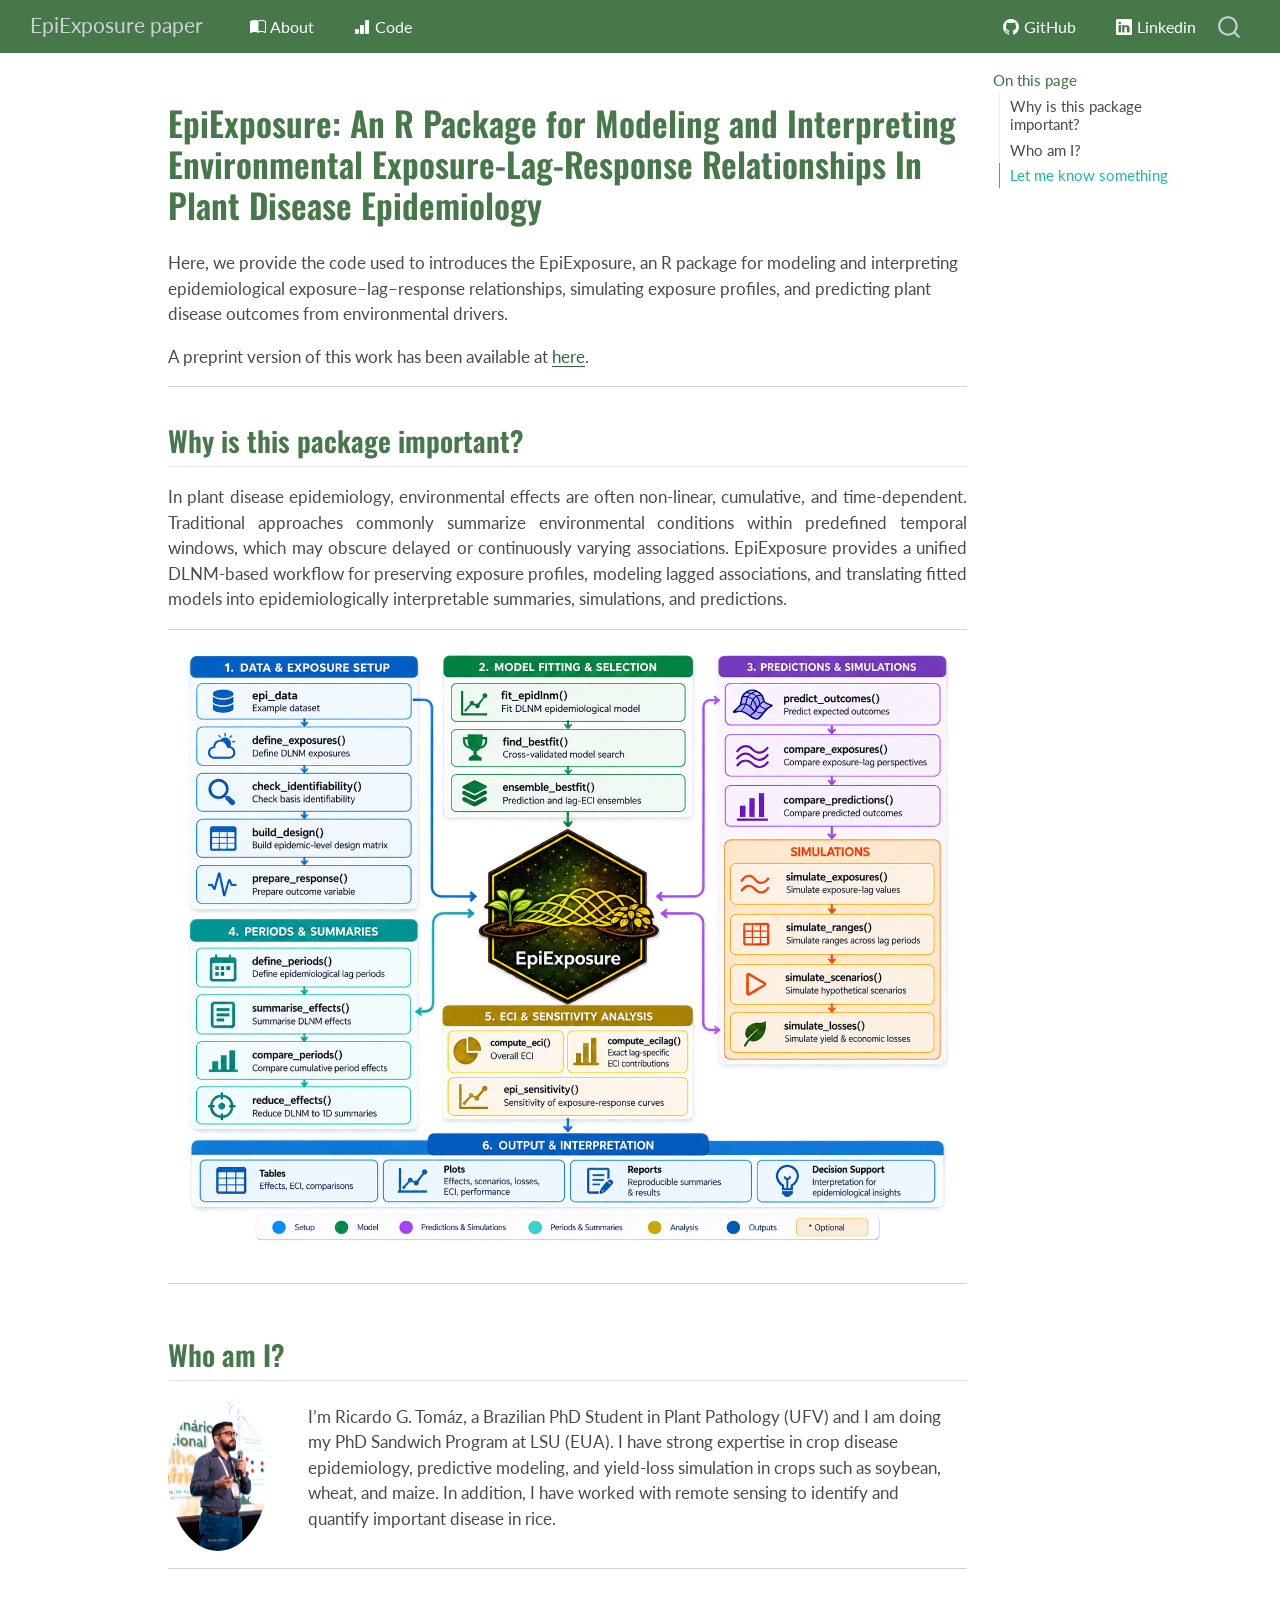
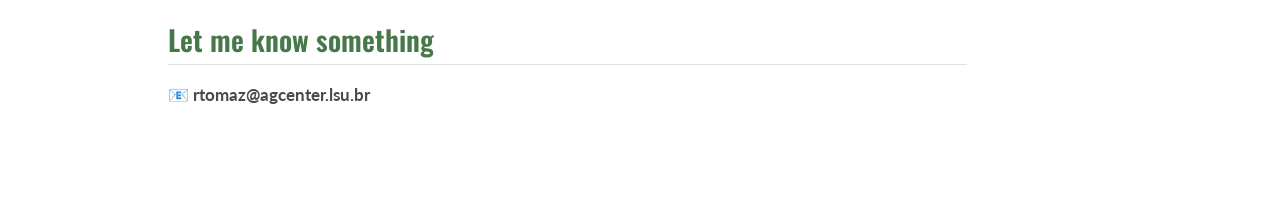
==== docs/index.html @ e02c5207 "Jesus is the way" ====
<!DOCTYPE html>
<html xmlns="http://www.w3.org/1999/xhtml" lang="en" xml:lang="en"><head>

<meta charset="utf-8">
<meta name="generator" content="quarto-1.10.18">

<meta name="viewport" content="width=device-width, initial-scale=1.0, user-scalable=yes">


<title>EpiExposure: An R Package for Modeling and Interpreting Environmental Exposure-Lag-Response Relationships In Plant Disease Epidemiology – EpiExposure paper</title>
<style>
/* Default styles provided by pandoc.
** See https://pandoc.org/MANUAL.html#variables-for-html for config info.
*/
span.smallcaps{font-variant: small-caps;}
div.columns{display: flex; gap: 1.5em;}
div.column{flex: auto;}
@media screen {
div.columns{gap: min(4vw, 1.5em);}
div.column{overflow-x: auto;}
}
div.hanging-indent{margin-left: 1.5em; text-indent: -1.5em;}
ul.task-list{list-style: none;}
ul.task-list li input[type="checkbox"] {
  width: 0.8em;
  margin: 0 0.8em 0.2em -1em; /* quarto-specific, see https://github.com/quarto-dev/quarto-cli/issues/4556 */ 
  vertical-align: middle;
}
</style>


<script src="site_libs/quarto-nav/quarto-nav.js"></script>
<script src="site_libs/quarto-nav/headroom.min.js"></script>
<script src="site_libs/clipboard/clipboard.min.js"></script>
<script src="site_libs/quarto-search/autocomplete.umd.js"></script>
<script src="site_libs/quarto-search/fuse.min.js"></script>
<script src="site_libs/quarto-search/quarto-search.js"></script>
<meta name="quarto:offset" content="./">
<script src="site_libs/quarto-html/quarto.js" type="module"></script>
<script src="site_libs/quarto-html/tabsets/tabsets.js" type="module"></script>
<script src="site_libs/quarto-html/popper.min.js"></script>
<script src="site_libs/quarto-html/tippy.umd.min.js"></script>
<script src="site_libs/quarto-html/anchor.min.js"></script>
<link href="site_libs/quarto-html/tippy.css" rel="stylesheet">
<link href="site_libs/quarto-html/quarto-syntax-highlighting-64a204ab8560d761af7679ceaba22944.css" rel="stylesheet" id="quarto-text-highlighting-styles">
<script src="site_libs/bootstrap/bootstrap.min.js"></script>
<link href="site_libs/bootstrap/bootstrap-icons.css" rel="stylesheet">
<link href="site_libs/bootstrap/bootstrap-92404dd89b1444827012a9e3a58cda88.min.css" rel="stylesheet" append-hash="true" id="quarto-bootstrap" data-mode="light">
<script id="quarto-search-options" type="application/json">{
  "location": "navbar",
  "copy-button": false,
  "collapse-after": 3,
  "panel-placement": "end",
  "type": "overlay",
  "limit": 50,
  "keyboard-shortcut": [
    "f",
    "/",
    "s"
  ],
  "show-item-context": false,
  "language": {
    "search-no-results-text": "No results",
    "search-matching-documents-text": "matching documents",
    "search-copy-link-title": "Copy link to search",
    "search-hide-matches-text": "Hide additional matches",
    "search-more-match-text": "more match in this document",
    "search-more-matches-text": "more matches in this document",
    "search-clear-button-title": "Clear",
    "search-text-placeholder": "",
    "search-detached-cancel-button-title": "Cancel",
    "search-submit-button-title": "Submit",
    "search-label": "Search"
  }
}</script>


<link rel="stylesheet" href="styles.css">
</head>

<body class="nav-fixed quarto-light">

<div id="quarto-search-results"></div>
  <header id="quarto-header" class="headroom fixed-top">
    <nav class="navbar navbar-expand-lg " data-bs-theme="dark">
      <div class="navbar-container container-fluid">
      <div class="navbar-brand-container mx-auto">
    <a class="navbar-brand" href="./index.html">
    <span class="navbar-title">EpiExposure paper</span>
    </a>
  </div>
            <div id="quarto-search" class="" title="Search"></div>
          <button class="navbar-toggler" type="button" data-bs-toggle="collapse" data-bs-target="#navbarCollapse" aria-controls="navbarCollapse" role="menu" aria-expanded="false" aria-label="Toggle navigation" onclick="if (window.quartoToggleHeadroom) { window.quartoToggleHeadroom(); }">
  <span class="navbar-toggler-icon"></span>
</button>
          <div class="collapse navbar-collapse" id="navbarCollapse">
            <ul class="navbar-nav navbar-nav-scroll me-auto">
  <li class="nav-item">
    <a class="nav-link active" href="./index.html" aria-current="page"> 
<span class="menu-text"><i class="bi bi-book-half"></i> About</span></a>
  </li>  
  <li class="nav-item">
    <a class="nav-link" href="./about.html"> 
<span class="menu-text"><i class="bi bi-bar-chart-fill"></i> Code</span></a>
  </li>  
</ul>
            <ul class="navbar-nav navbar-nav-scroll ms-auto">
  <li class="nav-item">
    <a class="nav-link" href="https://github.com/tomazrg/paper_EpiExposure_package"> 
<span class="menu-text"><i class="bi bi-github"></i> GitHub</span></a>
  </li>  
  <li class="nav-item">
    <a class="nav-link" href="https://www.linkedin.com/in/ricardo-gomes-tom%C3%A1z-0137ba189/"> 
<span class="menu-text"><i class="bi bi-linkedin"></i> Linkedin</span></a>
  </li>  
</ul>
          </div> <!-- /navcollapse -->
            <div class="quarto-navbar-tools">
</div>
      </div> <!-- /container-fluid -->
    </nav>
</header>
<!-- content -->
<div id="quarto-content" class="quarto-container page-columns page-rows-contents page-layout-article page-navbar">
<!-- sidebar -->
<!-- margin-sidebar -->
    <div id="quarto-margin-sidebar" class="sidebar margin-sidebar">
        <nav id="TOC" role="doc-toc" class="toc-active">
    <h2 id="toc-title">On this page</h2>
   
  <ul>
  <li><a href="#why-is-this-package-important" id="toc-why-is-this-package-important" class="nav-link active" data-scroll-target="#why-is-this-package-important">Why is this package important?</a></li>
  <li><a href="#who-am-i" id="toc-who-am-i" class="nav-link" data-scroll-target="#who-am-i">Who am I?</a></li>
  <li><a href="#let-me-know-something" id="toc-let-me-know-something" class="nav-link" data-scroll-target="#let-me-know-something">Let me know something</a></li>
  </ul>
</nav>
    </div>
<!-- main -->
<main class="content" id="quarto-document-content">

<header id="title-block-header" class="quarto-title-block default">
<div class="quarto-title">
<h1 class="title">EpiExposure: An R Package for Modeling and Interpreting Environmental Exposure-Lag-Response Relationships In Plant Disease Epidemiology</h1>
</div>



<div class="quarto-title-meta">

    
  
    
  </div>
  


</header>


<p>Here, we provide the code used to introduces the EpiExposure, an R package for modeling and interpreting epidemiological exposure–lag–response relationships, simulating exposure profiles, and predicting plant disease outcomes from environmental drivers.</p>
<p>A preprint version of this work has been available at <a href="">here</a>.</p>
<hr>
<section id="why-is-this-package-important" class="level2">
<h2 class="anchored" data-anchor-id="why-is-this-package-important">Why is this package important?</h2>
<div style="text-align: justify;">
<p>In plant disease epidemiology, environmental effects are often non-linear, cumulative, and time-dependent. Traditional approaches commonly summarize environmental conditions within predefined temporal windows, which may obscure delayed or continuously varying associations. EpiExposure provides a unified DLNM-based workflow for preserving exposure profiles, modeling lagged associations, and translating fitted models into epidemiologically interpretable summaries, simulations, and predictions.</p>
</div>
<hr>
<div class="quarto-figure quarto-figure-center">
<figure class="figure">
<p><img src="fig/workflow.png" class="img-fluid quarto-figure quarto-figure-center figure-img" style="width:100.0%"></p>
</figure>
</div>
<hr>
</section>
<section id="who-am-i" class="level2">
<h2 class="anchored" data-anchor-id="who-am-i">Who am I?</h2>
<div style="display:flex; align-items:center; gap:20px; margin-top:20px;">
<img src="fig/me.jpg" alt="Profile photo" style="width:150px; height:150px; border-radius:50%; object-fit:cover;">
<p style="max-width:600px;">
</p><p>I’m Ricardo G. Tomáz, a Brazilian PhD Student in Plant Pathology (UFV) and I am doing my PhD Sandwich Program at LSU (EUA). I have strong expertise in crop disease epidemiology, predictive modeling, and yield-loss simulation in crops such as soybean, wheat, and maize. In addition, I have worked with remote sensing to identify and quantify important disease in rice.</p>
<p></p>
</div>
<hr>
</section>
<section id="let-me-know-something" class="level2">
<h2 class="anchored" data-anchor-id="let-me-know-something">Let me know something</h2>
<p>📧 <strong>rtomaz@agcenter.lsu.br</strong></p>


</section>

</main> <!-- /main -->
<script id="quarto-html-after-body" type="application/javascript">
  window.document.addEventListener("DOMContentLoaded", function (event) {
    const icon = "";
    const anchorJS = new window.AnchorJS();
    anchorJS.options = {
      placement: 'right',
      icon: icon
    };
    anchorJS.add('.anchored');
    const isCodeAnnotation = (el) => {
      for (const clz of el.classList) {
        if (clz.startsWith('code-annotation-')) {                     
          return true;
        }
      }
      return false;
    }
    const onCopySuccess = function(e) {
      // button target
      const button = e.trigger;
      // don't keep focus
      button.blur();
      // flash "checked"
      button.classList.add('code-copy-button-checked');
      var currentTitle = button.getAttribute("title");
      button.setAttribute("title", "Copied!");
      let tooltip;
      if (window.bootstrap) {
        button.setAttribute("data-bs-toggle", "tooltip");
        button.setAttribute("data-bs-placement", "left");
        button.setAttribute("data-bs-title", "Copied!");
        tooltip = new bootstrap.Tooltip(button, 
          { trigger: "manual", 
            customClass: "code-copy-button-tooltip",
            offset: [0, -8]});
        tooltip.show();    
      }
      setTimeout(function() {
        if (tooltip) {
          tooltip.hide();
          button.removeAttribute("data-bs-title");
          button.removeAttribute("data-bs-toggle");
          button.removeAttribute("data-bs-placement");
        }
        button.setAttribute("title", currentTitle);
        button.classList.remove('code-copy-button-checked');
      }, 1000);
      // clear code selection
      e.clearSelection();
    }
    const getTextToCopy = function(trigger) {
      const outerScaffold = trigger.parentElement.cloneNode(true);
      const codeEl = outerScaffold.querySelector('code');
      for (const childEl of codeEl.children) {
        if (isCodeAnnotation(childEl)) {
          childEl.remove();
        }
      }
      return codeEl.innerText;
    }
    const clipboard = new window.ClipboardJS('.code-copy-button:not([data-in-quarto-modal])', {
      text: getTextToCopy
    });
    clipboard.on('success', onCopySuccess);
    if (window.document.getElementById('quarto-embedded-source-code-modal')) {
      const clipboardModal = new window.ClipboardJS('.code-copy-button[data-in-quarto-modal]', {
        text: getTextToCopy,
        container: window.document.getElementById('quarto-embedded-source-code-modal')
      });
      clipboardModal.on('success', onCopySuccess);
    }
      var localhostRegex = new RegExp(/^(?:http|https):\/\/localhost\:?[0-9]*\//);
      var mailtoRegex = new RegExp(/^mailto:/);
        var filterRegex = new RegExp('/' + window.location.host + '/');
      var isInternal = (href) => {
          return filterRegex.test(href) || localhostRegex.test(href) || mailtoRegex.test(href);
      }
      // Inspect non-navigation links and adorn them if external
     var links = window.document.querySelectorAll('a[href]:not(.nav-link):not(.navbar-brand):not(.toc-action):not(.sidebar-link):not(.sidebar-item-toggle):not(.pagination-link):not(.no-external):not([aria-hidden]):not(.dropdown-item):not(.quarto-navigation-tool):not(.about-link)');
      for (var i=0; i<links.length; i++) {
        const link = links[i];
        if (!isInternal(link.href)) {
          // undo the damage that might have been done by quarto-nav.js in the case of
          // links that we want to consider external
          if (link.dataset.originalHref !== undefined) {
            link.href = link.dataset.originalHref;
          }
        }
      }
    function tippyHover(el, contentFn, onTriggerFn, onUntriggerFn) {
      const config = {
        allowHTML: true,
        maxWidth: 500,
        delay: 100,
        arrow: false,
        appendTo: function(el) {
            return el.parentElement;
        },
        interactive: true,
        interactiveBorder: 10,
        theme: 'quarto',
        placement: 'bottom-start',
      };
      if (contentFn) {
        config.content = contentFn;
      }
      if (onTriggerFn) {
        config.onTrigger = onTriggerFn;
      }
      if (onUntriggerFn) {
        config.onUntrigger = onUntriggerFn;
      }
      window.tippy(el, config); 
    }
    const noterefs = window.document.querySelectorAll('a[role="doc-noteref"]');
    for (var i=0; i<noterefs.length; i++) {
      const ref = noterefs[i];
      tippyHover(ref, function() {
        // use id or data attribute instead here
        let href = ref.getAttribute('data-footnote-href') || ref.getAttribute('href');
        try { href = new URL(href).hash; } catch {}
        const id = href.replace(/^#\/?/, "");
        const note = window.document.getElementById(id);
        if (note) {
          return note.innerHTML;
        } else {
          return "";
        }
      });
    }
    const xrefs = window.document.querySelectorAll('a.quarto-xref');
    const processXRef = (id, note) => {
      // Strip column container classes
      const stripColumnClz = (el) => {
        el.classList.remove("page-full", "page-columns");
        if (el.children) {
          for (const child of el.children) {
            stripColumnClz(child);
          }
        }
      }
      stripColumnClz(note)
      if (id === null || id.startsWith('sec-')) {
        // Special case sections, only their first couple elements
        const container = document.createElement("div");
        if (note.children && note.children.length > 2) {
          container.appendChild(note.children[0].cloneNode(true));
          for (let i = 1; i < note.children.length; i++) {
            const child = note.children[i];
            if (child.tagName === "P" && child.innerText === "") {
              continue;
            } else {
              container.appendChild(child.cloneNode(true));
              break;
            }
          }
          if (window.Quarto?.typesetMath) {
            window.Quarto.typesetMath(container);
          }
          return container.innerHTML
        } else {
          if (window.Quarto?.typesetMath) {
            window.Quarto.typesetMath(note);
          }
          return note.innerHTML;
        }
      } else {
        // Remove any anchor links if they are present
        const anchorLink = note.querySelector('a.anchorjs-link');
        if (anchorLink) {
          anchorLink.remove();
        }
        if (window.Quarto?.typesetMath) {
          window.Quarto.typesetMath(note);
        }
        if (note.classList.contains("callout")) {
          return note.outerHTML;
        } else {
          return note.innerHTML;
        }
      }
    }
    for (var i=0; i<xrefs.length; i++) {
      const xref = xrefs[i];
      tippyHover(xref, undefined, function(instance) {
        instance.disable();
        let url = xref.getAttribute('href');
        let hash = undefined; 
        if (url.startsWith('#')) {
          hash = url;
        } else {
          try { hash = new URL(url).hash; } catch {}
        }
        if (hash) {
          const id = hash.replace(/^#\/?/, "");
          const note = window.document.getElementById(id);
          if (note !== null) {
            try {
              const html = processXRef(id, note.cloneNode(true));
              instance.setContent(html);
            } finally {
              instance.enable();
              instance.show();
            }
          } else {
            // See if we can fetch this
            fetch(url.split('#')[0])
            .then(res => res.text())
            .then(html => {
              const parser = new DOMParser();
              const htmlDoc = parser.parseFromString(html, "text/html");
              const note = htmlDoc.getElementById(id);
              if (note !== null) {
                const html = processXRef(id, note);
                instance.setContent(html);
              } 
            }).finally(() => {
              instance.enable();
              instance.show();
            });
          }
        } else {
          // See if we can fetch a full url (with no hash to target)
          // This is a special case and we should probably do some content thinning / targeting
          fetch(url)
          .then(res => res.text())
          .then(html => {
            const parser = new DOMParser();
            const htmlDoc = parser.parseFromString(html, "text/html");
            const note = htmlDoc.querySelector('main.content');
            if (note !== null) {
              // This should only happen for chapter cross references
              // (since there is no id in the URL)
              // remove the first header
              if (note.children.length > 0 && note.children[0].tagName === "HEADER") {
                note.children[0].remove();
              }
              const html = processXRef(null, note);
              instance.setContent(html);
            } 
          }).finally(() => {
            instance.enable();
            instance.show();
          });
        }
      }, function(instance) {
      });
    }
        let selectedAnnoteEl;
        const selectorForAnnotation = ( cell, annotation) => {
          let cellAttr = 'data-code-cell="' + cell + '"';
          let lineAttr = 'data-code-annotation="' +  annotation + '"';
          const selector = 'span[' + cellAttr + '][' + lineAttr + ']';
          return selector;
        }
        const selectCodeLines = (annoteEl) => {
          const doc = window.document;
          const targetCell = annoteEl.getAttribute("data-target-cell");
          const targetAnnotation = annoteEl.getAttribute("data-target-annotation");
          const annoteSpan = window.document.querySelector(selectorForAnnotation(targetCell, targetAnnotation));
          const lines = annoteSpan.getAttribute("data-code-lines").split(",");
          const lineIds = lines.map((line) => {
            return targetCell + "-" + line;
          })
          let top = null;
          let height = null;
          let parent = null;
          if (lineIds.length > 0) {
              //compute the position of the single el (top and bottom and make a div)
              const el = window.document.getElementById(lineIds[0]);
              top = el.offsetTop;
              height = el.offsetHeight;
              parent = el.parentElement.parentElement;
            if (lineIds.length > 1) {
              const lastEl = window.document.getElementById(lineIds[lineIds.length - 1]);
              const bottom = lastEl.offsetTop + lastEl.offsetHeight;
              height = bottom - top;
            }
            if (top !== null && height !== null && parent !== null) {
              // cook up a div (if necessary) and position it 
              let div = window.document.getElementById("code-annotation-line-highlight");
              if (div === null) {
                div = window.document.createElement("div");
                div.setAttribute("id", "code-annotation-line-highlight");
                div.style.position = 'absolute';
                parent.appendChild(div);
              }
              div.style.top = top - 2 + "px";
              div.style.height = height + 4 + "px";
              div.style.left = 0;
              let gutterDiv = window.document.getElementById("code-annotation-line-highlight-gutter");
              if (gutterDiv === null) {
                gutterDiv = window.document.createElement("div");
                gutterDiv.setAttribute("id", "code-annotation-line-highlight-gutter");
                gutterDiv.style.position = 'absolute';
                const codeCell = window.document.getElementById(targetCell);
                const gutter = codeCell.querySelector('.code-annotation-gutter');
                gutter.appendChild(gutterDiv);
              }
              gutterDiv.style.top = top - 2 + "px";
              gutterDiv.style.height = height + 4 + "px";
            }
            selectedAnnoteEl = annoteEl;
          }
        };
        const unselectCodeLines = () => {
          const elementsIds = ["code-annotation-line-highlight", "code-annotation-line-highlight-gutter"];
          elementsIds.forEach((elId) => {
            const div = window.document.getElementById(elId);
            if (div) {
              div.remove();
            }
          });
          selectedAnnoteEl = undefined;
        };
          // Handle positioning of the toggle
      window.addEventListener(
        "resize",
        throttle(() => {
          elRect = undefined;
          if (selectedAnnoteEl) {
            selectCodeLines(selectedAnnoteEl);
          }
        }, 10)
      );
      function throttle(fn, ms) {
      let throttle = false;
      let timer;
        return (...args) => {
          if(!throttle) { // first call gets through
              fn.apply(this, args);
              throttle = true;
          } else { // all the others get throttled
              if(timer) clearTimeout(timer); // cancel #2
              timer = setTimeout(() => {
                fn.apply(this, args);
                timer = throttle = false;
              }, ms);
          }
        };
      }
        // Attach click handler to the DT
        const annoteDls = window.document.querySelectorAll('dt[data-target-cell]');
        for (const annoteDlNode of annoteDls) {
          annoteDlNode.addEventListener('click', (event) => {
            const clickedEl = event.target;
            if (clickedEl !== selectedAnnoteEl) {
              unselectCodeLines();
              const activeEl = window.document.querySelector('dt[data-target-cell].code-annotation-active');
              if (activeEl) {
                activeEl.classList.remove('code-annotation-active');
              }
              selectCodeLines(clickedEl);
              clickedEl.classList.add('code-annotation-active');
            } else {
              // Unselect the line
              unselectCodeLines();
              clickedEl.classList.remove('code-annotation-active');
            }
          });
        }
    const findCites = (el) => {
      const parentEl = el.parentElement;
      if (parentEl) {
        const cites = parentEl.dataset.cites;
        if (cites) {
          return {
            el,
            cites: cites.split(' ')
          };
        } else {
          return findCites(el.parentElement)
        }
      } else {
        return undefined;
      }
    };
    var bibliorefs = window.document.querySelectorAll('a[role="doc-biblioref"]');
    for (var i=0; i<bibliorefs.length; i++) {
      const ref = bibliorefs[i];
      const citeInfo = findCites(ref);
      if (citeInfo) {
        tippyHover(citeInfo.el, function() {
          var popup = window.document.createElement('div');
          citeInfo.cites.forEach(function(cite) {
            var citeDiv = window.document.createElement('div');
            citeDiv.classList.add('hanging-indent');
            citeDiv.classList.add('csl-entry');
            var biblioDiv = window.document.getElementById('ref-' + cite);
            if (biblioDiv) {
              citeDiv.innerHTML = biblioDiv.innerHTML;
            }
            popup.appendChild(citeDiv);
          });
          return popup.innerHTML;
        });
      }
    }
  });
  </script>
</div> <!-- /content -->




</body></html>
---- docs/site_libs/quarto-html/tippy.css ----
.tippy-box[data-animation=fade][data-state=hidden]{opacity:0}[data-tippy-root]{max-width:calc(100vw - 10px)}.tippy-box{position:relative;background-color:#333;color:#fff;border-radius:4px;font-size:14px;line-height:1.4;white-space:normal;outline:0;transition-property:transform,visibility,opacity}.tippy-box[data-placement^=top]>.tippy-arrow{bottom:0}.tippy-box[data-placement^=top]>.tippy-arrow:before{bottom:-7px;left:0;border-width:8px 8px 0;border-top-color:initial;transform-origin:center top}.tippy-box[data-placement^=bottom]>.tippy-arrow{top:0}.tippy-box[data-placement^=bottom]>.tippy-arrow:before{top:-7px;left:0;border-width:0 8px 8px;border-bottom-color:initial;transform-origin:center bottom}.tippy-box[data-placement^=left]>.tippy-arrow{right:0}.tippy-box[data-placement^=left]>.tippy-arrow:before{border-width:8px 0 8px 8px;border-left-color:initial;right:-7px;transform-origin:center left}.tippy-box[data-placement^=right]>.tippy-arrow{left:0}.tippy-box[data-placement^=right]>.tippy-arrow:before{left:-7px;border-width:8px 8px 8px 0;border-right-color:initial;transform-origin:center right}.tippy-box[data-inertia][data-state=visible]{transition-timing-function:cubic-bezier(.54,1.5,.38,1.11)}.tippy-arrow{width:16px;height:16px;color:#333}.tippy-arrow:before{content:"";position:absolute;border-color:transparent;border-style:solid}.tippy-content{position:relative;padding:5px 9px;z-index:1}
---- docs/site_libs/quarto-html/quarto-syntax-highlighting-64a204ab8560d761af7679ceaba22944.css ----
/* quarto syntax highlight colors */
:root {
  --quarto-hl-ot-color: #003B4F;
  --quarto-hl-at-color: #657422;
  --quarto-hl-ss-color: #20794D;
  --quarto-hl-an-color: #5E5E5E;
  --quarto-hl-fu-color: #4758AB;
  --quarto-hl-st-color: #20794D;
  --quarto-hl-cf-color: #003B4F;
  --quarto-hl-op-color: #5E5E5E;
  --quarto-hl-er-color: #AD0000;
  --quarto-hl-bn-color: #AD0000;
  --quarto-hl-al-color: #AD0000;
  --quarto-hl-va-color: #111111;
  --quarto-hl-bu-color: inherit;
  --quarto-hl-ex-color: inherit;
  --quarto-hl-pp-color: #AD0000;
  --quarto-hl-in-color: #5E5E5E;
  --quarto-hl-vs-color: #20794D;
  --quarto-hl-wa-color: #5E5E5E;
  --quarto-hl-do-color: #5E5E5E;
  --quarto-hl-im-color: #00769E;
  --quarto-hl-ch-color: #20794D;
  --quarto-hl-dt-color: #AD0000;
  --quarto-hl-fl-color: #AD0000;
  --quarto-hl-co-color: #5E5E5E;
  --quarto-hl-cv-color: #5E5E5E;
  --quarto-hl-cn-color: #8f5902;
  --quarto-hl-sc-color: #5E5E5E;
  --quarto-hl-dv-color: #AD0000;
  --quarto-hl-kw-color: #003B4F;
}

/* other quarto variables */
:root {
  --quarto-font-monospace: SFMono-Regular, Menlo, Monaco, Consolas, "Liberation Mono", "Courier New", monospace;
}

/* syntax highlight based on Pandoc's rules */
pre > code.sourceCode > span {
  color: #003B4F;
}

code.sourceCode > span {
  color: #003B4F;
}

div.sourceCode,
div.sourceCode pre.sourceCode {
  color: #003B4F;
}

/* Normal */
code span {
  color: #003B4F;
}

/* Alert */
code span.al {
  color: #AD0000;
  font-style: inherit;
}

/* Annotation */
code span.an {
  color: #5E5E5E;
  font-style: inherit;
}

/* Attribute */
code span.at {
  color: #657422;
  font-style: inherit;
}

/* BaseN */
code span.bn {
  color: #AD0000;
  font-style: inherit;
}

/* BuiltIn */
code span.bu {
  font-style: inherit;
}

/* ControlFlow */
code span.cf {
  color: #003B4F;
  font-weight: bold;
  font-style: inherit;
}

/* Char */
code span.ch {
  color: #20794D;
  font-style: inherit;
}

/* Constant */
code span.cn {
  color: #8f5902;
  font-style: inherit;
}

/* Comment */
code span.co {
  color: #5E5E5E;
  font-style: inherit;
}

/* CommentVar */
code span.cv {
  color: #5E5E5E;
  font-style: italic;
}

/* Documentation */
code span.do {
  color: #5E5E5E;
  font-style: italic;
}

/* DataType */
code span.dt {
  color: #AD0000;
  font-style: inherit;
}

/* DecVal */
code span.dv {
  color: #AD0000;
  font-style: inherit;
}

/* Error */
code span.er {
  color: #AD0000;
  font-style: inherit;
}

/* Extension */
code span.ex {
  font-style: inherit;
}

/* Float */
code span.fl {
  color: #AD0000;
  font-style: inherit;
}

/* Function */
code span.fu {
  color: #4758AB;
  font-style: inherit;
}

/* Import */
code span.im {
  color: #00769E;
  font-style: inherit;
}

/* Information */
code span.in {
  color: #5E5E5E;
  font-style: inherit;
}

/* Keyword */
code span.kw {
  color: #003B4F;
  font-weight: bold;
  font-style: inherit;
}

/* Operator */
code span.op {
  color: #5E5E5E;
  font-style: inherit;
}

/* Other */
code span.ot {
  color: #003B4F;
  font-style: inherit;
}

/* Preprocessor */
code span.pp {
  color: #AD0000;
  font-style: inherit;
}

/* SpecialChar */
code span.sc {
  color: #5E5E5E;
  font-style: inherit;
}

/* SpecialString */
code span.ss {
  color: #20794D;
  font-style: inherit;
}

/* String */
code span.st {
  color: #20794D;
  font-style: inherit;
}

/* Variable */
code span.va {
  color: #111111;
  font-style: inherit;
}

/* VerbatimString */
code span.vs {
  color: #20794D;
  font-style: inherit;
}

/* Warning */
code span.wa {
  color: #5E5E5E;
  font-style: italic;
}

.prevent-inlining {
  content: "</";
}

/*# sourceMappingURL=9d8d5bb603a83b8298b89080a598c93b.css.map */
---- docs/styles.css ----
@import url('https://fonts.googleapis.com/css?family=Roboto+Condensed:300');
@import url('https://fonts.googleapis.com/css?family=Oswald');


:root {
    --verde-principal: #46784a;
    --verde-link:      #2b6a40;
    --verde-hover:     #1f5030;
    --verde-suave:     #56785b;

    --cinza-escuro:    #4A4A4A;
    --cinza-claro:     #F2F2F2;
    --texto-claro:     #FFFFFF;
}

.navbar {
    min-height: 50px;
    padding: 5px 10px;
    display: flex;  
    justify-content: space-between;
    align-items: center;
    background-color: var(--verde-principal);
}

.navbar-nav > li > a {
    padding-top: 8px;
    padding-bottom: 8px;
    font-size: 16px;
    margin-left: 20px;
    padding-left: 10px !important;
    color: var(--texto-claro) !important;
}

.navbar-nav > li > a:hover {
    color: #ddead7 !important; 
    font-weight: bold;
}



.list-group-item.active {
    color: var(--texto-claro);
    background-color: var(--azul-principal);
    border-color: var(--azul-principal);
}



.page-header {
    background-color: var(--cinza-claro);
    padding: 12px 15px;
    border-radius: 4px;
    border-left: 6px solid var(--verde-principal);
}

.page-header h1 {
    color: var(--verde-principal);
}



h1, h2 {
    font-family: 'Oswald', sans-serif;
    color: var(--verde-principal);;
    padding-top: 20px;
    padding-bottom: 8px;
}

h3, h4 {
    font-family: 'Oswald', sans-serif;
    color: var(--cinza-escuro);
}



body {
    color: var(--cinza-escuro);
}

a {
    color: var(--verde-link);
}

a:hover {
    color: var(--verde-hover);
}



.btn {
    background-color: var(--verde-principal);
    color: var(--texto-claro);
    border: 1px solid var(--verde-principal);
}

.btn:hover {
    background-color: var(--verde-principal);
    border-color: var(--verde-hover);
}



pre, code {
    background-color: #FAFAFA;
    border-left: 4px solid var(--verde-principal);
    color: var(--cinza-escuro);
}


table th {
    background-color: var(--verde-principal);
    color: var(--texto-claro);
}

table td {
    color: var(--cinza-escuro);
}
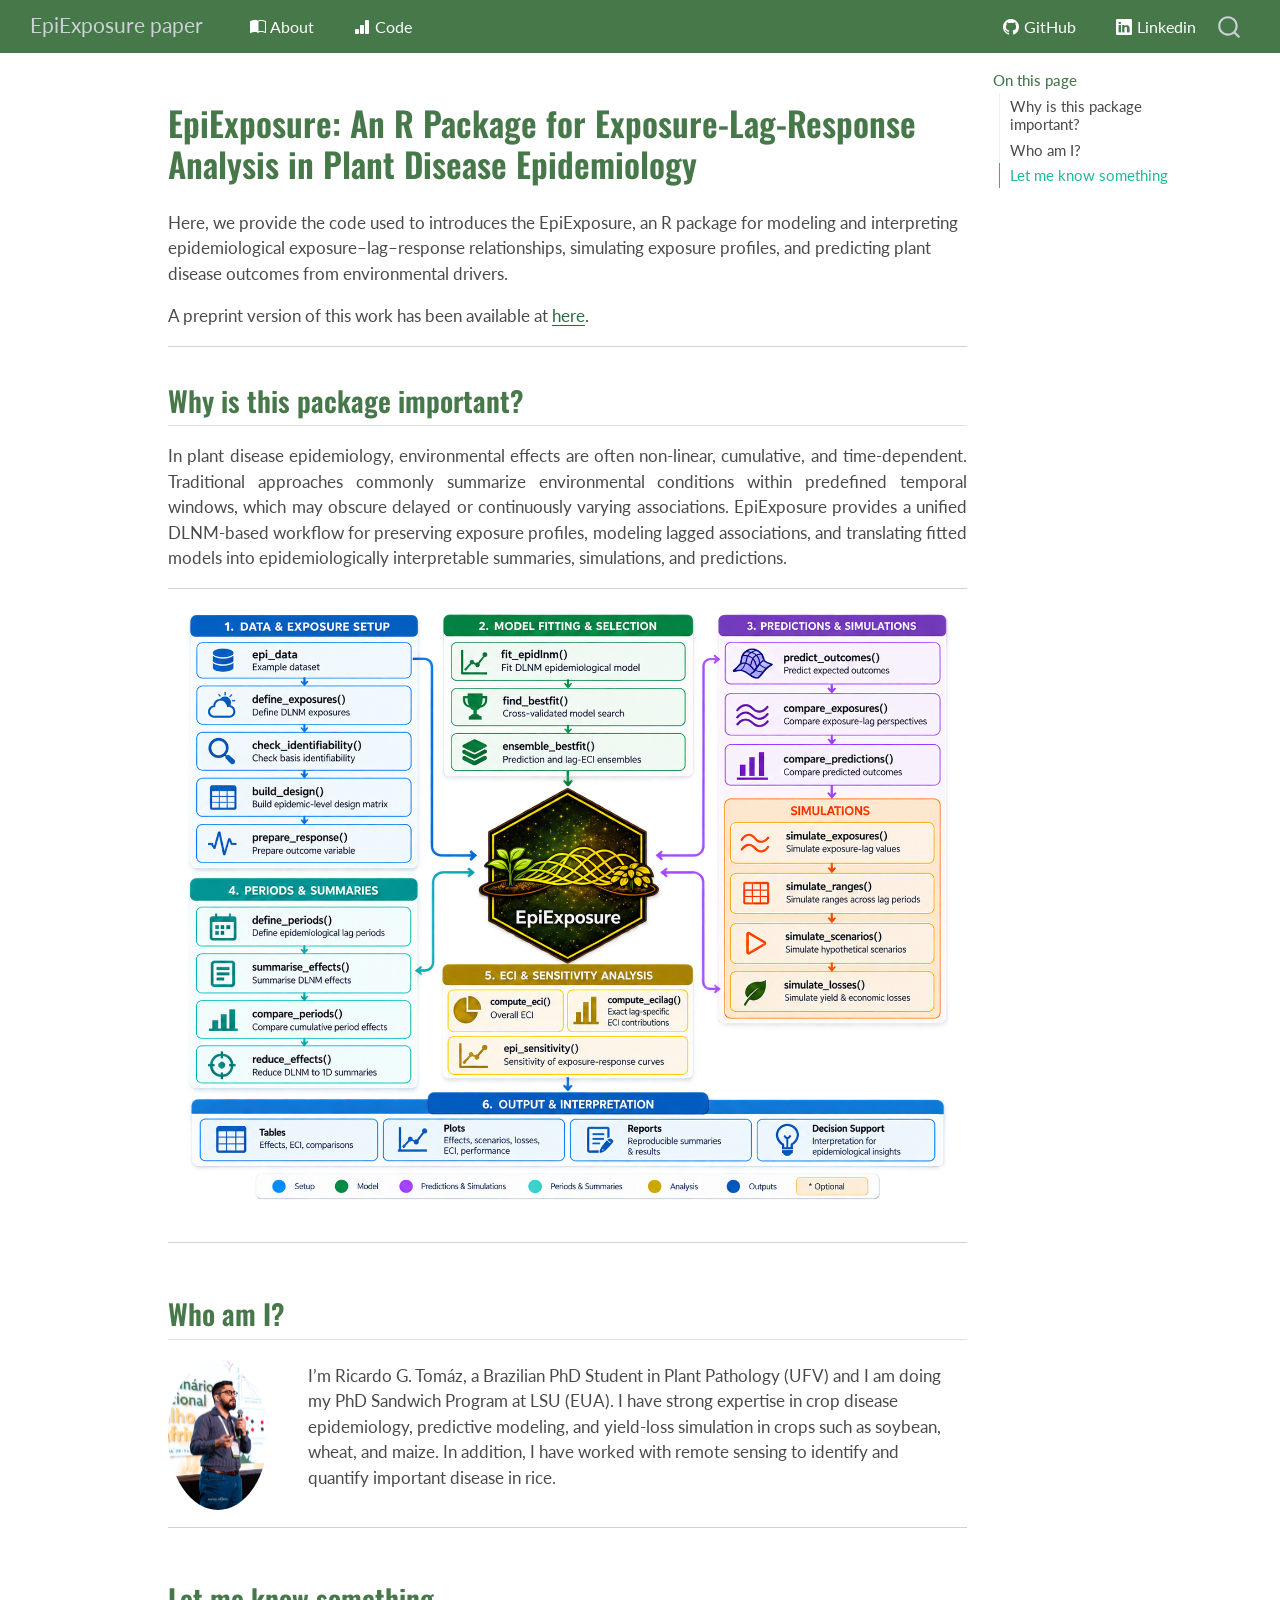
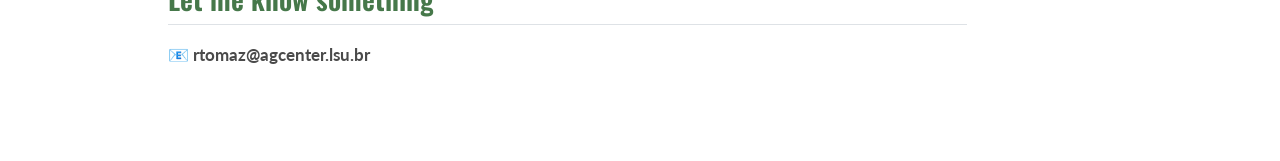
==== commit dff359a4: "Jesus is the way" ====
--- a/docs/index.html
+++ b/docs/index.html
@@ -7,7 +7,7 @@
 <meta name="viewport" content="width=device-width, initial-scale=1.0, user-scalable=yes">
 
 
-<title>EpiExposure: An R Package for Modeling and Interpreting Environmental Exposure-Lag-Response Relationships In Plant Disease Epidemiology – EpiExposure paper</title>
+<title>EpiExposure: An R Package for Exposure-Lag-Response Analysis in Plant Disease Epidemiology – EpiExposure paper</title>
 <style>
 /* Default styles provided by pandoc.
 ** See https://pandoc.org/MANUAL.html#variables-for-html for config info.
@@ -140,7 +140,7 @@
 
 <header id="title-block-header" class="quarto-title-block default">
 <div class="quarto-title">
-<h1 class="title">EpiExposure: An R Package for Modeling and Interpreting Environmental Exposure-Lag-Response Relationships In Plant Disease Epidemiology</h1>
+<h1 class="title">EpiExposure: An R Package for Exposure-Lag-Response Analysis in Plant Disease Epidemiology</h1>
 </div>
 
 
